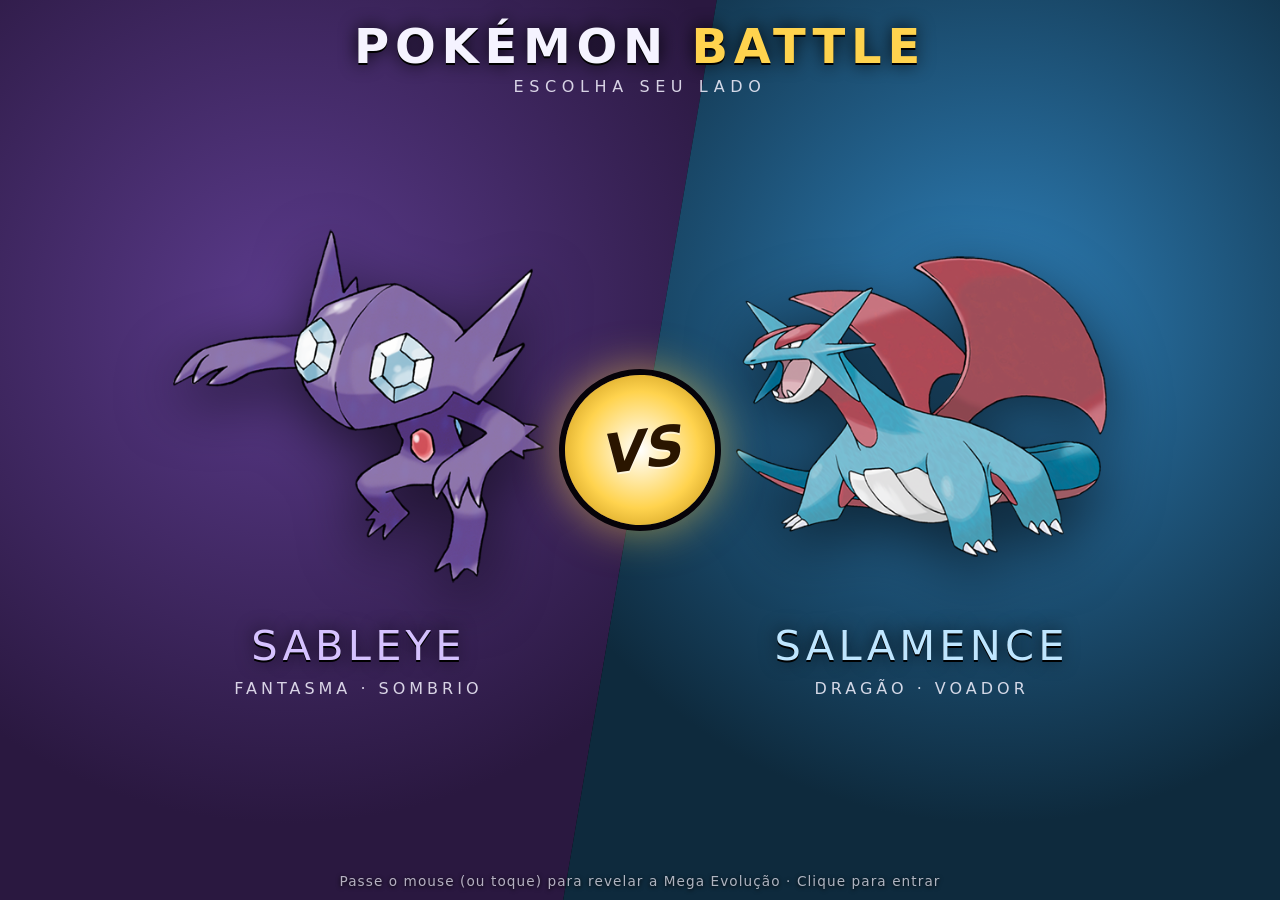
==== index.html @ ca76b907 "Tela inicial de versus (Sableye vs Salamence) Estrutura inicial do Projeto Final: tela de selecao es" ====
<!DOCTYPE html>
<html lang="pt-BR">
<head>
  <meta charset="UTF-8">
  <meta name="viewport" content="width=device-width, initial-scale=1.0">
  <title>Pokémon Battle — Escolha seu lado</title>
  <link rel="stylesheet" href="css/style.css">
</head>
<body class="versus-page">
  <header class="topbar">
    <h1 class="topbar__title">Pokémon <span>Battle</span></h1>
    <p class="topbar__subtitle">Escolha seu lado</p>
  </header>

  <main class="versus" aria-label="Seleção de personagem">
    <!-- Lado esquerdo: Sableye -->
    <button class="side side--sableye" type="button" data-target="sableye.html" aria-label="Escolher Sableye">
      <span class="side__glow" aria-hidden="true"></span>
      <figure class="side__figure">
        <img class="side__sprite side__sprite--base" src="Sableye/302.png" alt="Sableye, Pokémon do tipo Fantasma/Sombrio">
      </figure>
      <span class="side__name">Sableye</span>
      <span class="side__type">Fantasma · Sombrio</span>
    </button>

    <!-- Selo central -->
    <div class="vs-badge" aria-hidden="true">
      <span class="vs-badge__text">VS</span>
    </div>

    <!-- Lado direito: Salamence -->
    <button class="side side--salamence" type="button" data-target="salamence.html" aria-label="Escolher Salamence">
      <span class="side__glow" aria-hidden="true"></span>
      <figure class="side__figure">
        <img class="side__sprite side__sprite--base" src="Salamence/373.png" alt="Salamence, Pokémon do tipo Dragão/Voador">
      </figure>
      <span class="side__name">Salamence</span>
      <span class="side__type">Dragão · Voador</span>
    </button>
  </main>

  <footer class="bottombar">
    <p>Passe o mouse (ou toque) para revelar a Mega Evolução · Clique para entrar</p>
  </footer>

  <script src="js/main.js"></script>
</body>
</html>
---- css/style.css ----
/* ============================================================
   Pokémon Battle — Tela de Versus
   Variáveis globais de tema
   ============================================================ */
:root {
  /* Sableye — roxo/fantasma com gema vermelha */
  --sableye-dark: #2a1840;
  --sableye-mid: #5b3b8c;
  --sableye-accent: #e23b5a;

  /* Salamence — azul dragão com asas carmim */
  --salamence-dark: #0e2a3d;
  --salamence-mid: #2e7fb8;
  --salamence-accent: #9e2b32;

  --ink: #f5f3ff;
  --vs-gold: #ffd34e;

  --ease: cubic-bezier(0.22, 1, 0.36, 1);
}

* { margin: 0; padding: 0; box-sizing: border-box; }

html, body { height: 100%; }

body {
  font-family: "Trebuchet MS", "Segoe UI", system-ui, sans-serif;
  color: var(--ink);
  background: #060309;
  overflow: hidden;
}

/* ============================================================
   Barra superior / inferior
   ============================================================ */
.topbar {
  position: fixed;
  top: 0; left: 0; right: 0;
  z-index: 30;
  text-align: center;
  padding: clamp(0.6rem, 2vh, 1.4rem) 1rem;
  pointer-events: none;
}

.topbar__title {
  font-size: clamp(1.6rem, 5vw, 3rem);
  letter-spacing: 0.12em;
  text-transform: uppercase;
  text-shadow: 0 0 18px rgba(0, 0, 0, 0.9), 0 2px 0 #000;
}

.topbar__title span { color: var(--vs-gold); }

.topbar__subtitle {
  margin-top: 0.2rem;
  font-size: clamp(0.7rem, 1.6vw, 1rem);
  letter-spacing: 0.35em;
  text-transform: uppercase;
  opacity: 0.85;
}

.bottombar {
  position: fixed;
  bottom: 0; left: 0; right: 0;
  z-index: 30;
  text-align: center;
  padding: 0.7rem 1rem;
  font-size: clamp(0.65rem, 1.5vw, 0.85rem);
  letter-spacing: 0.08em;
  color: rgba(245, 243, 255, 0.7);
  text-shadow: 0 1px 4px #000;
  pointer-events: none;
}

/* ============================================================
   Arena de versus — divisão diagonal
   ============================================================ */
.versus {
  position: relative;
  display: flex;
  height: 100vh;
  width: 100%;
}

.side {
  position: relative;
  flex: 1;
  border: none;
  cursor: pointer;
  color: var(--ink);
  font-family: inherit;
  overflow: hidden;
  display: flex;
  flex-direction: column;
  align-items: center;
  justify-content: center;
  gap: 0.6rem;
  transition: flex 0.5s var(--ease);
}

/* Corte diagonal: cada lado avança sobre o outro */
.side--sableye {
  background: radial-gradient(circle at 40% 35%, var(--sableye-mid), var(--sableye-dark) 70%);
  clip-path: polygon(0 0, 100% 0, calc(100% - 12vw) 100%, 0 100%);
  margin-right: -6vw;
}

.side--salamence {
  background: radial-gradient(circle at 60% 35%, var(--salamence-mid), var(--salamence-dark) 70%);
  clip-path: polygon(12vw 0, 100% 0, 100% 100%, 0 100%);
  margin-left: -6vw;
}

/* Lado em destaque cresce e clareia */
.versus:hover .side { flex: 0.85; }
.versus .side:hover { flex: 1.3; }
.side:hover { filter: brightness(1.15) saturate(1.2); z-index: 10; }
.side:focus-visible { outline: 3px dashed var(--vs-gold); outline-offset: -10px; }

/* Brilho radial que aparece no hover */
.side__glow {
  position: absolute;
  inset: 0;
  opacity: 0;
  transition: opacity 0.4s var(--ease);
  pointer-events: none;
}
.side--sableye .side__glow { box-shadow: inset 0 0 200px 40px var(--sableye-accent); }
.side--salamence .side__glow { box-shadow: inset 0 0 200px 40px var(--salamence-accent); }
.side:hover .side__glow { opacity: 0.55; }

/* ============================================================
   Sprites — troca normal -> mega no hover
   ============================================================ */
.side__figure {
  position: relative;
  width: clamp(180px, 32vw, 420px);
  height: clamp(180px, 32vw, 420px);
  display: grid;
  place-items: center;
}

.side__sprite {
  grid-area: 1 / 1;
  max-width: 100%;
  max-height: 100%;
  object-fit: contain;
  filter: drop-shadow(0 18px 30px rgba(0, 0, 0, 0.6));
  transition: opacity 0.45s var(--ease), transform 0.45s var(--ease);
}

.side__sprite--mega { opacity: 0; transform: scale(0.85); }

.side:hover .side__sprite--base { opacity: 0; transform: scale(1.05); }
.side:hover .side__sprite--mega { opacity: 1; transform: scale(1.08); }

/* ============================================================
   Nome e tipo
   ============================================================ */
.side__name {
  font-size: clamp(1.4rem, 4vw, 2.6rem);
  text-transform: uppercase;
  letter-spacing: 0.1em;
  text-shadow: 0 2px 0 #000, 0 0 18px rgba(0, 0, 0, 0.8);
}

.side--sableye .side__name { color: #d6c2ff; }
.side--salamence .side__name { color: #bfe6ff; }

.side__type {
  font-size: clamp(0.7rem, 1.8vw, 1rem);
  letter-spacing: 0.25em;
  text-transform: uppercase;
  opacity: 0.85;
}

/* ============================================================
   Selo VS central
   ============================================================ */
.vs-badge {
  position: absolute;
  top: 50%; left: 50%;
  transform: translate(-50%, -50%) rotate(-8deg);
  z-index: 20;
  width: clamp(80px, 14vw, 150px);
  height: clamp(80px, 14vw, 150px);
  display: grid;
  place-items: center;
  background: radial-gradient(circle, #fff 0%, var(--vs-gold) 55%, #b8860b 100%);
  border-radius: 50%;
  box-shadow: 0 0 0 6px #060309, 0 0 40px 8px rgba(255, 211, 78, 0.5);
  pointer-events: none;
  animation: vs-pulse 1.8s ease-in-out infinite;
}

.vs-badge__text {
  font-size: clamp(1.8rem, 6vw, 3.4rem);
  font-weight: 900;
  font-style: italic;
  color: #2a1500;
  text-shadow: 0 2px 0 rgba(255, 255, 255, 0.6);
}

@keyframes vs-pulse {
  0%, 100% { transform: translate(-50%, -50%) rotate(-8deg) scale(1); }
  50%      { transform: translate(-50%, -50%) rotate(-8deg) scale(1.08); }
}

/* Animação ao confirmar a escolha (disparada via JS) */
.side.is-chosen { animation: chosen-flash 0.6s var(--ease) forwards; }
.versus.is-leaving .side:not(.is-chosen) { opacity: 0.15; filter: grayscale(1); }

@keyframes chosen-flash {
  0%   { filter: brightness(1.15); }
  40%  { filter: brightness(2.4) saturate(1.5); }
  100% { filter: brightness(1.3); transform: scale(1.02); }
}

/* ============================================================
   Responsivo — empilha na vertical no mobile
   ============================================================ */
@media (max-width: 720px) {
  body { overflow-y: auto; }
  .versus { flex-direction: column; height: auto; min-height: 100vh; }

  .side {
    width: 100%;
    min-height: 46vh;
    margin: 0 !important;
  }

  /* corte diagonal na horizontal */
  .side--sableye {
    clip-path: polygon(0 0, 100% 0, 100% calc(100% - 8vh), 0 100%);
    margin-bottom: -4vh !important;
  }
  .side--salamence {
    clip-path: polygon(0 8vh, 100% 0, 100% 100%, 0 100%);
  }

  .versus:hover .side,
  .versus .side:hover { flex: 1; }

  .vs-badge { animation: none; }
}

/* Acessibilidade: respeita quem prefere menos movimento */
@media (prefers-reduced-motion: reduce) {
  *, *::before, *::after { animation: none !important; transition: none !important; }
}
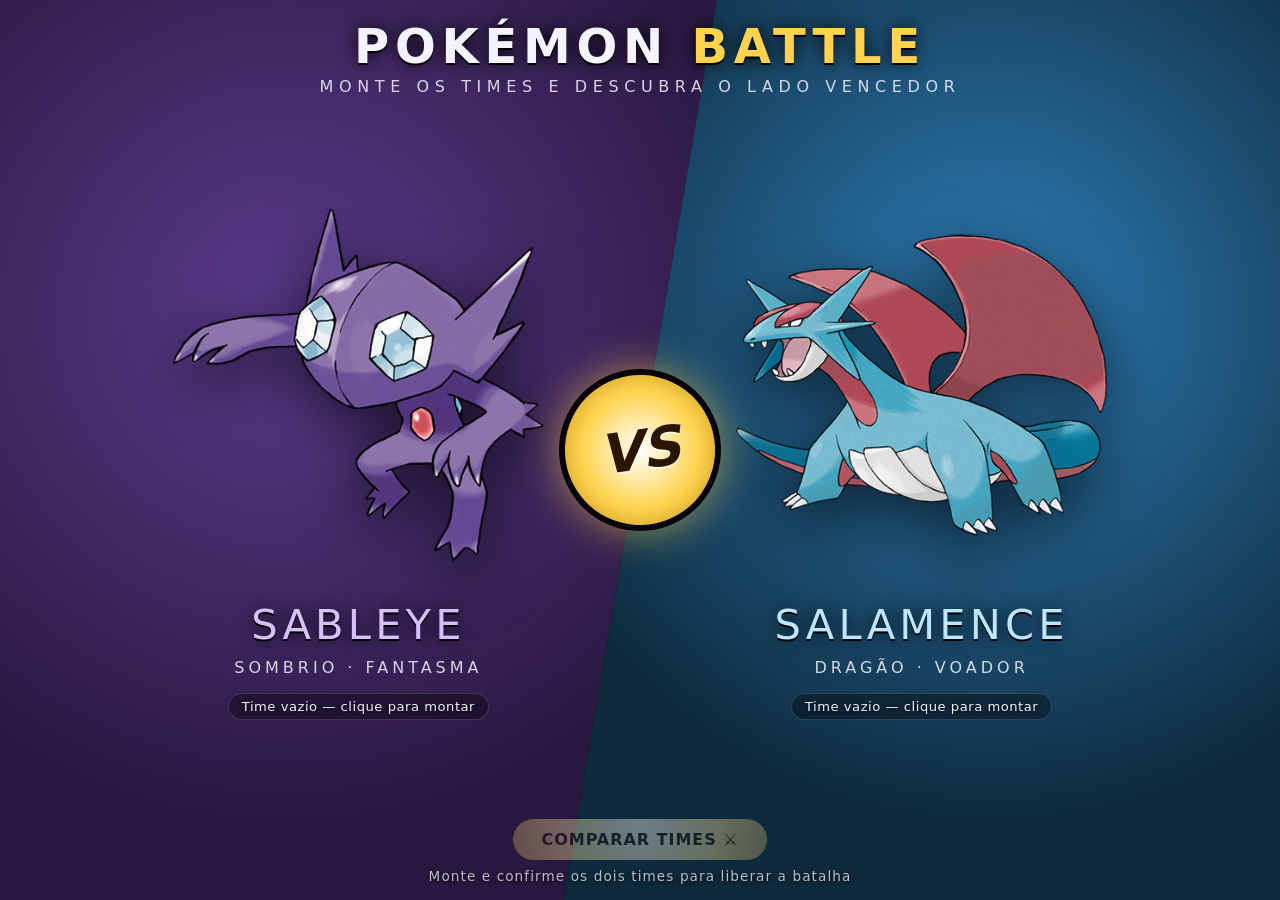
==== commit 83bea867: "Montador de times versus com comparacao e batalha Builder por lado (?side=) com lider, toggle de Meg" ====
--- a/index.html
+++ b/index.html
@@ -9,18 +9,19 @@
 <body class="versus-page">
   <header class="topbar">
     <h1 class="topbar__title">Pokémon <span>Battle</span></h1>
-    <p class="topbar__subtitle">Escolha seu lado</p>
+    <p class="topbar__subtitle">Monte os times e descubra o lado vencedor</p>
   </header>
 
-  <main class="versus" aria-label="Seleção de personagem">
+  <main class="versus" aria-label="Seleção de lado">
     <!-- Lado esquerdo: Sableye -->
-    <button class="side side--sableye" type="button" data-target="sableye.html" aria-label="Escolher Sableye">
+    <button class="side side--sableye" type="button" data-target="builder.html?side=sableye" data-side="sableye" aria-label="Montar time do Sableye">
       <span class="side__glow" aria-hidden="true"></span>
       <figure class="side__figure">
-        <img class="side__sprite side__sprite--base" src="Sableye/302.png" alt="Sableye, Pokémon do tipo Fantasma/Sombrio">
+        <img class="side__sprite side__sprite--base" src="Sableye/302.png" alt="Sableye, Pokémon do tipo Sombrio/Fantasma">
       </figure>
       <span class="side__name">Sableye</span>
-      <span class="side__type">Fantasma · Sombrio</span>
+      <span class="side__type">Sombrio · Fantasma</span>
+      <span class="side__summary" data-summary="sableye">Time vazio — clique para montar</span>
     </button>
 
     <!-- Selo central -->
@@ -29,20 +30,42 @@
     </div>
 
     <!-- Lado direito: Salamence -->
-    <button class="side side--salamence" type="button" data-target="salamence.html" aria-label="Escolher Salamence">
+    <button class="side side--salamence" type="button" data-target="builder.html?side=salamence" data-side="salamence" aria-label="Montar time do Salamence">
       <span class="side__glow" aria-hidden="true"></span>
       <figure class="side__figure">
         <img class="side__sprite side__sprite--base" src="Salamence/373.png" alt="Salamence, Pokémon do tipo Dragão/Voador">
       </figure>
       <span class="side__name">Salamence</span>
       <span class="side__type">Dragão · Voador</span>
+      <span class="side__summary" data-summary="salamence">Time vazio — clique para montar</span>
     </button>
   </main>
 
   <footer class="bottombar">
-    <p>Passe o mouse (ou toque) para revelar a Mega Evolução · Clique para entrar</p>
+    <button id="compare-btn" class="compare-btn" type="button" disabled>Comparar times ⚔️</button>
+    <button id="reset-btn" class="reset-btn" type="button" hidden>Limpar tudo</button>
+    <p class="bottombar__hint" id="compare-hint">Monte e confirme os dois times para liberar a batalha</p>
   </footer>
 
+  <!-- Overlay de resultado (placar + vencedor + justificativa) -->
+  <section class="result" id="result" hidden aria-labelledby="result-title" aria-modal="true" role="dialog">
+    <div class="result__card">
+      <button class="result__close" id="result-close" type="button" aria-label="Fechar">&times;</button>
+      <h2 class="result__title" id="result-title">Resultado da batalha</h2>
+      <p class="result__winner" id="result-winner"></p>
+      <div class="result__board" id="result-board"></div>
+      <p class="result__why" id="result-why"></p>
+    </div>
+  </section>
+
+  <!-- Dados e lógica (ordem importa; sem ES modules p/ rodar via file://) -->
+  <script src="js/data/typechart.js"></script>
+  <script src="js/data/pokedex.js"></script>
+  <script src="js/lib/model.js"></script>
+  <script src="js/lib/stats.js"></script>
+  <script src="js/lib/types.js"></script>
+  <script src="js/lib/storage.js"></script>
+  <script src="js/lib/compare.js"></script>
   <script src="js/main.js"></script>
 </body>
 </html>
--- a/css/style.css
+++ b/css/style.css
@@ -64,12 +64,70 @@
   bottom: 0; left: 0; right: 0;
   z-index: 30;
   text-align: center;
-  padding: 0.7rem 1rem;
+  padding: 0.7rem 1rem 1rem;
+  display: flex;
+  flex-direction: column;
+  align-items: center;
+  gap: 0.5rem;
+  pointer-events: none;
+}
+
+.bottombar__hint {
   font-size: clamp(0.65rem, 1.5vw, 0.85rem);
   letter-spacing: 0.08em;
-  color: rgba(245, 243, 255, 0.7);
+  color: rgba(245, 243, 255, 0.75);
   text-shadow: 0 1px 4px #000;
-  pointer-events: none;
+}
+
+/* Botões do rodapé precisam receber clique (rodapé é pointer-events:none) */
+.compare-btn, .reset-btn { pointer-events: auto; }
+
+.compare-btn {
+  font: inherit;
+  font-weight: 800;
+  letter-spacing: 0.06em;
+  text-transform: uppercase;
+  color: #2a1500;
+  background: radial-gradient(circle at 50% 0%, #fff, var(--vs-gold) 60%, #d39a1a 100%);
+  border: none;
+  border-radius: 999px;
+  padding: 0.7rem 1.8rem;
+  cursor: pointer;
+  box-shadow: 0 6px 22px rgba(255, 211, 78, 0.45);
+  transition: transform 0.12s var(--ease), filter 0.2s, opacity 0.2s;
+}
+.compare-btn:hover:not(:disabled) { transform: translateY(-2px) scale(1.03); filter: brightness(1.05); }
+.compare-btn:active:not(:disabled) { transform: scale(0.97); }
+.compare-btn:disabled { opacity: 0.4; cursor: not-allowed; filter: grayscale(0.5); box-shadow: none; }
+
+.reset-btn {
+  font: inherit;
+  font-size: 0.78rem;
+  color: rgba(245, 243, 255, 0.8);
+  background: transparent;
+  border: 1px solid var(--line, rgba(255,255,255,0.25));
+  border-radius: 999px;
+  padding: 0.3rem 0.9rem;
+  cursor: pointer;
+}
+.reset-btn:hover { background: rgba(255, 255, 255, 0.12); }
+
+/* Resumo do time dentro de cada lado */
+.side__summary {
+  margin-top: 0.4rem;
+  font-size: clamp(0.62rem, 1.5vw, 0.82rem);
+  letter-spacing: 0.04em;
+  max-width: 80%;
+  padding: 0.3rem 0.8rem;
+  border-radius: 999px;
+  background: rgba(0, 0, 0, 0.35);
+  border: 1px solid rgba(255, 255, 255, 0.15);
+  text-shadow: 0 1px 3px #000;
+}
+.side__summary--ready {
+  background: rgba(255, 211, 78, 0.18);
+  border-color: rgba(255, 211, 78, 0.55);
+  font-weight: 700;
 }
 
 /* ============================================================
@@ -217,6 +275,103 @@
 }
 
 /* ============================================================
+   Overlay de resultado (placar)
+   ============================================================ */
+.result {
+  position: fixed;
+  inset: 0;
+  z-index: 50;
+  display: grid;
+  place-items: center;
+  background: rgba(0, 0, 0, 0.75);
+  padding: 1rem;
+  overflow-y: auto;
+}
+.result[hidden] { display: none; }
+
+.result__card {
+  width: min(720px, 100%);
+  background: linear-gradient(160deg, #1a1230, #0c0818);
+  border: 1px solid rgba(255, 255, 255, 0.16);
+  border-radius: 18px;
+  padding: clamp(1.2rem, 4vw, 2rem);
+  position: relative;
+  box-shadow: 0 30px 80px rgba(0, 0, 0, 0.6);
+}
+.result__close {
+  position: absolute;
+  top: 0.6rem; right: 0.8rem;
+  background: transparent; border: none;
+  color: var(--ink); font-size: 1.8rem; line-height: 1; cursor: pointer;
+}
+.result__title {
+  text-align: center;
+  font-size: clamp(1.1rem, 3vw, 1.6rem);
+  letter-spacing: 0.06em;
+  text-transform: uppercase;
+  opacity: 0.85;
+}
+.result__winner {
+  text-align: center;
+  font-size: clamp(1.4rem, 5vw, 2.4rem);
+  font-weight: 900;
+  margin: 0.5rem 0 1.2rem;
+  text-shadow: 0 2px 0 #000;
+}
+.result__winner--sableye { color: #d6b8ff; }
+.result__winner--salamence { color: #bfe6ff; }
+
+.result__board {
+  display: grid;
+  grid-template-columns: 1fr 1fr;
+  gap: 1rem;
+}
+.score-col {
+  border: 1px solid rgba(255, 255, 255, 0.14);
+  border-radius: 14px;
+  padding: 1rem;
+  background: rgba(255, 255, 255, 0.04);
+}
+.score-col--sableye { border-top: 4px solid var(--sableye-mid); }
+.score-col--salamence { border-top: 4px solid var(--salamence-mid); }
+.score-col--win {
+  background: rgba(255, 211, 78, 0.1);
+  box-shadow: inset 0 0 0 1px rgba(255, 211, 78, 0.4);
+}
+.score-col h3 {
+  text-align: center;
+  text-transform: uppercase;
+  letter-spacing: 0.06em;
+  font-size: 1.1rem;
+}
+.score-col__total {
+  text-align: center;
+  font-size: 1.6rem;
+  font-weight: 900;
+  color: var(--vs-gold);
+  margin: 0.2rem 0 0.8rem;
+}
+.score-line {
+  display: flex;
+  justify-content: space-between;
+  gap: 0.5rem;
+  font-size: 0.84rem;
+  padding: 0.3rem 0;
+  border-top: 1px solid rgba(255, 255, 255, 0.08);
+}
+.score-line span { opacity: 0.8; }
+
+.result__why {
+  margin-top: 1.2rem;
+  padding: 0.9rem 1.1rem;
+  background: rgba(255, 255, 255, 0.06);
+  border-left: 3px solid var(--vs-gold);
+  border-radius: 8px;
+  font-size: 0.92rem;
+  line-height: 1.5;
+}
+
+/* ============================================================
    Responsivo — empilha na vertical no mobile
    ============================================================ */
 @media (max-width: 720px) {
@@ -242,6 +397,9 @@
   .versus .side:hover { flex: 1; }
 
   .vs-badge { animation: none; }
+
+  /* placar empilha no mobile */
+  .result__board { grid-template-columns: 1fr; }
 }
 
 /* Acessibilidade: respeita quem prefere menos movimento */
